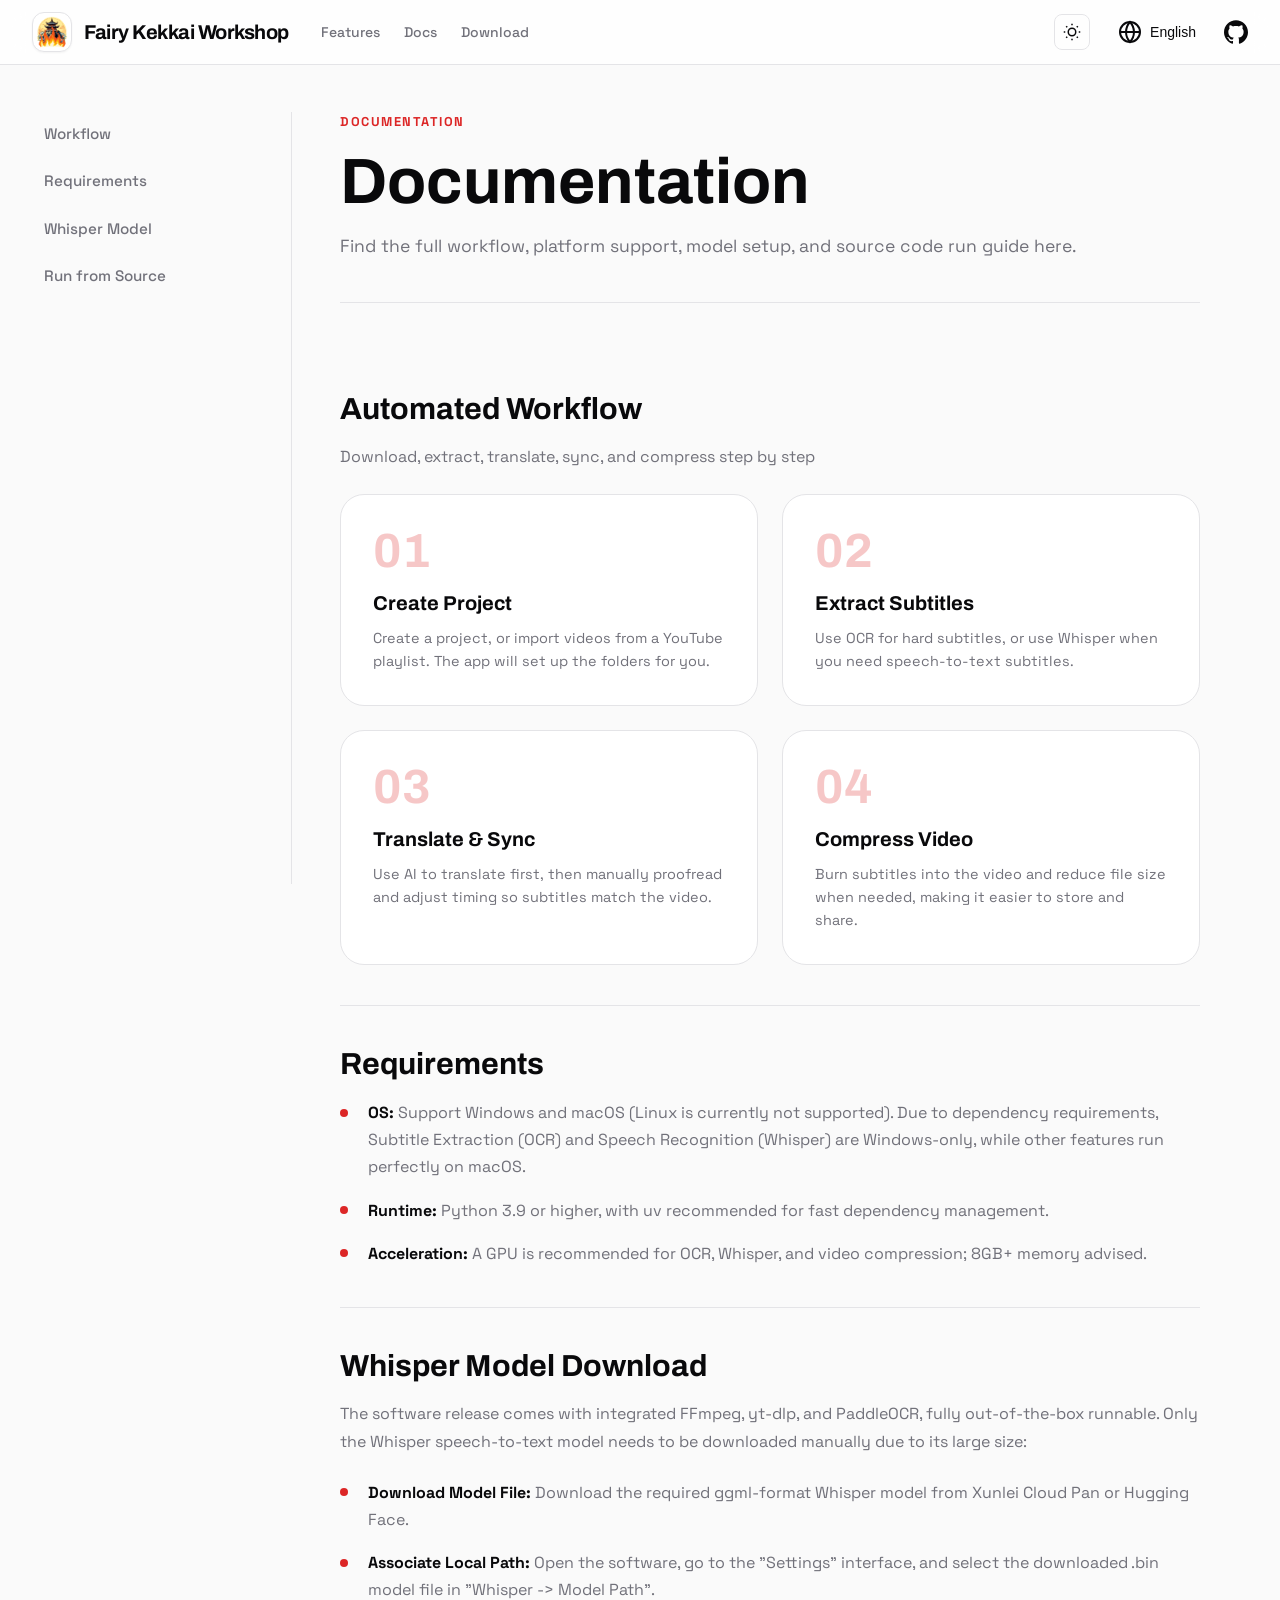
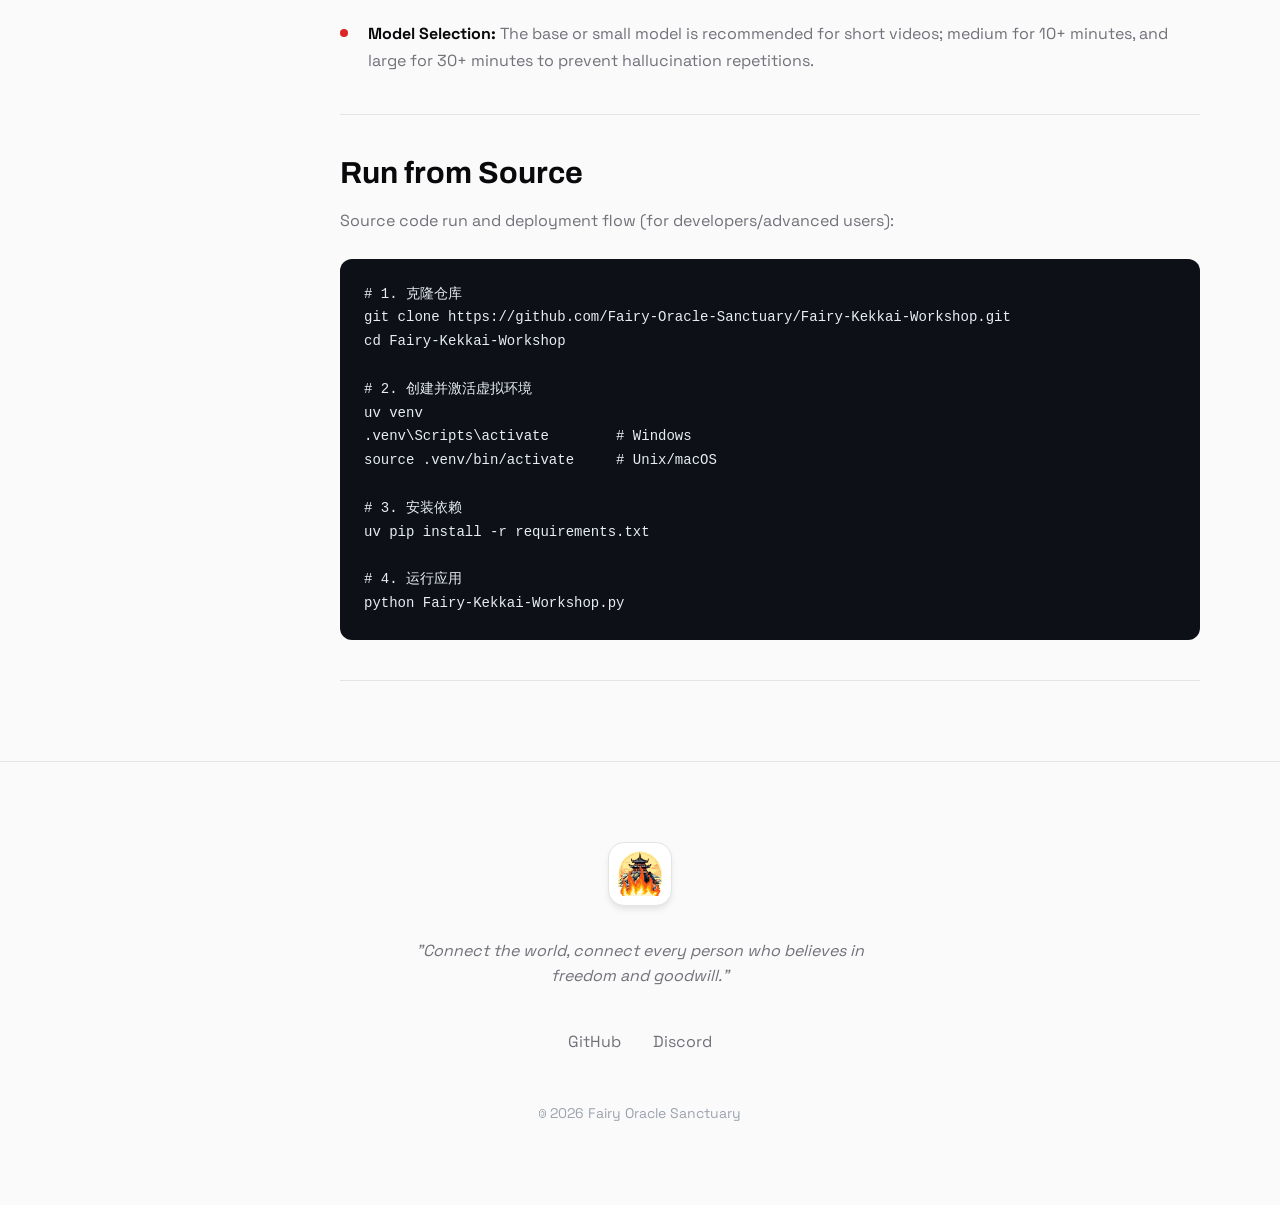
==== docs/docs.html @ 9965019a "style(docs): update color scheme from blue to red and improve UI consistency - Change accent colors " ====
<!DOCTYPE html>
<html lang="zh">
<head>
  <meta charset="UTF-8">
  <meta name="viewport" content="width=device-width, initial-scale=1.0">
  <title>文档 | Fairy Kekkai Workshop</title>
  <meta name="description" content="Fairy Kekkai Workshop 文档：工作流程、系统要求、Whisper 模型下载与源码运行。">
  <link rel="icon" type="image/png" sizes="128x128" href="images/logo.png">
  <link rel="shortcut icon" type="image/png" href="images/logo.png">
  <link rel="preconnect" href="https://fonts.googleapis.com">
  <link rel="preconnect" href="https://fonts.gstatic.com" crossorigin>
  <link href="https://fonts.googleapis.com/css2?family=Archivo:wght@300;400;500;600;700&family=Space+Grotesk:wght@300;400;500;600;700&display=swap" rel="stylesheet">
  <link rel="stylesheet" href="css/style.css">
</head>
<body>
  <main>
    <nav class="navbar">
      <div class="nav-container">
        <a class="nav-brand" href="index.html">
          <div class="nav-logo">
            <img src="images/logo.png" alt="Fairy Kekkai Workshop Logo">
          </div>
          <span class="nav-title"></span>
        </a>
        <button class="nav-toggle" id="navToggle" aria-label="Toggle navigation" aria-expanded="false" aria-controls="navMenu">
          <span></span>
          <span></span>
          <span></span>
        </button>
        <div class="nav-menu" id="navMenu">
          <div class="nav-links">
            <a href="index.html#features" class="nav-link" data-i18n="nav.features">功能特性</a>
            <a href="docs.html" class="nav-link" data-i18n="nav.docs">文档</a>
            <a href="download.html" class="nav-link" data-i18n="nav.download">下载</a>
          </div>
          <div class="nav-actions">
            <button class="theme-toggle" id="themeToggle" aria-label="Toggle theme">
              <svg class="icon sun-icon" viewBox="0 0 24 24" fill="none" stroke="currentColor" stroke-width="2">
                <circle cx="12" cy="12" r="5"/>
                <path d="M12 1v2M12 21v2M4.22 4.22l1.42 1.42M18.36 18.36l1.42 1.42M1 12h2M21 12h2M4.22 19.78l1.42-1.42M18.36 5.64l1.42-1.42"/>
              </svg>
              <svg class="icon moon-icon" viewBox="0 0 24 24" fill="none" stroke="currentColor" stroke-width="2">
                <path d="M21 12.79A9 9 0 1 1 11.21 3 7 7 0 0 0 21 12.79z"/>
              </svg>
            </button>
            <div class="language-switcher">
              <button class="lang-btn" id="langBtn">
                <svg class="icon" viewBox="0 0 24 24" fill="none" stroke="currentColor" stroke-width="2">
                  <circle cx="12" cy="12" r="10"/>
                  <path d="M2 12h20M12 2a15.3 15.3 0 0 1 4 10 15.3 15.3 0 0 1-4 10 15.3 15.3 0 0 1-4-10 15.3 15.3 0 0 1 4-10z"/>
                </svg>
                <span id="currentLang">简体中文</span>
              </button>
              <div class="lang-dropdown" id="langDropdown">
                <button class="lang-option active" data-lang="zh">简体中文</button>
                <button class="lang-option" data-lang="en">English</button>
              </div>
            </div>
            <div class="nav-social">
              <a href="https://github.com/Fairy-Oracle-Sanctuary/Fairy-Kekkai-Workshop" target="_blank" class="nav-link" aria-label="GitHub">
                <svg class="icon" viewBox="0 0 24 24" fill="currentColor">
                  <path d="M12 .297c-6.63 0-12 5.373-12 12 0 5.303 3.438 9.8 8.205 11.385.6.113.82-.258.82-.577 0-.285-.01-1.04-.015-2.04-3.338.724-4.042-1.61-4.042-1.61C4.422 18.07 3.633 17.7 3.633 17.7c-1.087-.744.084-.729.084-.729 1.205.084 1.838 1.236 1.838 1.236 1.07 1.835 2.809 1.305 3.495.998.108-.776.417-1.305.76-1.605-2.665-.3-5.466-1.332-5.466-5.93 0-1.31.465-2.38 1.235-3.22-.135-.303-.54-1.523.105-3.176 0 0 1.005-.322 3.3 1.23.96-.267 1.98-.399 3-.405 1.02.006 2.04.138 3 .405 2.28-1.552 3.285-1.23 3.285-1.23.645 1.653.24 2.873.12 3.176.765.84 1.23 1.91 1.23 3.22 0 4.61-2.805 5.625-5.475 5.92.42.36.81 1.096.81 2.22 0 1.606-.015 2.896-.015 3.286 0 .315.21.69.825.57C20.565 22.092 24 17.592 24 12.297c0-6.627-5.373-12-12-12"/>
                </svg>
              </a>
            </div>
          </div>
        </div>
      </div>
    </nav>

    <div class="docs-shell">
      <aside class="docs-sidebar">
        <nav class="docs-sidebar-nav" aria-label="Docs navigation">
          <a href="#workflow" data-i18n="docs.nav.workflow">工作流程</a>
          <a href="#requirements" data-i18n="docs.nav.requirements">系统要求</a>
          <a href="#model" data-i18n="docs.nav.model">Whisper 模型</a>
          <a href="#source" data-i18n="docs.nav.source">源码运行</a>
        </nav>
      </aside>

      <article class="docs-content">
        <header class="docs-header">
          <p class="docs-kicker" data-i18n="docs.kicker">Documentation</p>
          <h1 data-i18n="docs.title">使用文档</h1>
          <p data-i18n="docs.description">这里整理了完整工作流程、平台支持、模型配置和源码运行方式。</p>
        </header>

        <section class="docs-section" id="workflow">
          <h2 data-i18n="workflow.title">自动化工作流</h2>
          <p data-i18n="workflow.subtitle">按顺序完成下载、提取、翻译、对轴和压制</p>
          <div class="workflow-grid docs-workflow-grid">
            <div class="workflow-card">
              <div class="workflow-num">01</div>
              <h4 class="workflow-step-title" data-i18n="workflow.step1.title">创建项目</h4>
              <p class="workflow-step-desc" data-i18n="workflow.step1.desc">新建项目，或者从 YouTube 播放列表导入视频，软件会自动建好文件夹。</p>
            </div>
            <div class="workflow-card">
              <div class="workflow-num">02</div>
              <h4 class="workflow-step-title" data-i18n="workflow.step2.title">提取字幕</h4>
              <p class="workflow-step-desc" data-i18n="workflow.step2.desc">有硬字幕就用 OCR 提取，需要听写就用 Whisper 转字幕。</p>
            </div>
            <div class="workflow-card">
              <div class="workflow-num">03</div>
              <h4 class="workflow-step-title" data-i18n="workflow.step3.title">翻译与对轴</h4>
              <p class="workflow-step-desc" data-i18n="workflow.step3.desc">用 AI 先翻译字幕，再手动校对、改时间轴，让字幕和画面重新对上。</p>
            </div>
            <div class="workflow-card">
              <div class="workflow-num">04</div>
              <h4 class="workflow-step-title" data-i18n="workflow.step4.title">压制视频</h4>
              <p class="workflow-step-desc" data-i18n="workflow.step4.desc">把字幕嵌进视频，并按需要压小体积，方便保存和分享。</p>
            </div>
          </div>
        </section>

        <section class="docs-section" id="requirements">
          <h2 data-i18n="docs.requirements.title">系统要求</h2>
          <ul class="guide-list">
            <li data-i18n="guide.sys.os"><strong>操作系统：</strong>支持 Windows 与 macOS（暂不支持 Linux）。由于组件依赖，字幕提取 (OCR) 与语音识别 (Whisper) 仅支持 Windows 平台，其余功能在 macOS 上均可正常使用。</li>
            <li data-i18n="guide.sys.python"><strong>运行环境：</strong>Python 3.9 及以上版本，推荐使用 uv 进行极速依赖管理。</li>
            <li data-i18n="guide.sys.gpu"><strong>硬件加速：</strong>推荐配备 GPU，用于 OCR、Whisper 与视频压制加速；建议内存 8GB 以上。</li>
          </ul>
        </section>

        <section class="docs-section" id="model">
          <h2 data-i18n="docs.model.title">Whisper 模型下载</h2>
          <p class="guide-intro" data-i18n="guide.prep.intro">软件发布包已内置集成 FFmpeg、yt-dlp 与 PaddleOCR，开箱即用。唯独 Whisper 语音转文字模型由于文件体积较大，需要您手动下载并关联：</p>
          <ul class="guide-list">
            <li data-i18n="guide.prep.download"><strong>下载模型文件：</strong>前往迅雷网盘或 Hugging Face 下载所需的 ggml 格式 Whisper 模型。</li>
            <li data-i18n="guide.prep.config"><strong>关联本地路径：</strong>打开软件进入「设置」界面，在「Whisper -> 模型路径」中选中您下载的 .bin 模型文件。</li>
            <li data-i18n="guide.prep.tips"><strong>模型选择建议：</strong>短视频推荐使用 base 或 small 模型；10分钟以上推荐 medium，30分钟以上推荐 large 以防幻觉重复。</li>
          </ul>
        </section>

        <section class="docs-section" id="source">
          <h2 data-i18n="docs.source.title">源码运行</h2>
          <p class="guide-intro" data-i18n="guide.run.intro">源码运行与部署流程（开发者/高级用户）：</p>
          <pre class="code-block"><code># 1. 克隆仓库
git clone https://github.com/Fairy-Oracle-Sanctuary/Fairy-Kekkai-Workshop.git
cd Fairy-Kekkai-Workshop

# 2. 创建并激活虚拟环境
uv venv
.venv\Scripts\activate        # Windows
source .venv/bin/activate     # Unix/macOS

# 3. 安装依赖
uv pip install -r requirements.txt

# 4. 运行应用
python Fairy-Kekkai-Workshop.py</code></pre>
        </section>
      </article>
    </div>

    <footer class="footer">
      <div class="footer-content">
        <div class="footer-logo">
          <img src="images/logo.png" alt="Fairy Kekkai Workshop Logo">
        </div>
        <p class="footer-quote" data-i18n="footer.quote">“连接世界，连接每一个相信自由与善意的人。”</p>
        <div class="footer-links">
          <a href="https://github.com/Fairy-Oracle-Sanctuary/Fairy-Kekkai-Workshop" target="_blank" data-i18n="footer.github">GitHub</a>
          <a href="https://discord.gg/TfuNYPsjmQ" target="_blank" data-i18n="footer.discord">Discord</a>
        </div>
        <p class="footer-copyright" id="copyright">🄯 2026 天机阁 Fairy Oracle Sanctuary</p>
      </div>
    </footer>

    <button class="back-to-top" id="backToTop" aria-label="Back to top">
      <svg viewBox="0 0 24 24" fill="none" stroke="currentColor" stroke-width="2">
        <polyline points="18 15 12 9 6 15"/>
      </svg>
    </button>
  </main>

  <script src="js/main.js"></script>
</body>
</html>
---- docs/css/style.css ----
/* CSS Variables */
:root {
  --background: #FAFAFA;
  --foreground: #09090B;
  --secondary: #71717A;
  --accent: #DC2626;
  --accent-hover: #B91C1C;
  --border: #E4E4E7;
  --white: #FFFFFF;
  --font-body: 'Space Grotesk', sans-serif;
  --font-heading: 'Archivo', sans-serif;
}

/* Dark Mode */
[data-theme="dark"] {
  --background: #09090B;
  --foreground: #FAFAFA;
  --secondary: #A1A1AA;
  --accent: #EF4444;
  --accent-hover: #F87171;
  --border: #27272A;
  --white: #18181B;
}

/* Reset & Base */
*, *::before, *::after {
  box-sizing: border-box;
  margin: 0;
  padding: 0;
}

html {
  scroll-behavior: smooth;
  overflow-x: hidden;
}

body {
  font-family: var(--font-body);
  background-color: var(--background);
  color: var(--foreground);
  line-height: 1.6;
  -webkit-font-smoothing: antialiased;
  -moz-osx-font-smoothing: grayscale;
  overflow-x: hidden;
  width: 100%;
}

h1, h2, h3, h4, h5, h6 {
  font-family: var(--font-heading);
  font-weight: 700;
  line-height: 1.2;
}

a {
  color: inherit;
  text-decoration: none;
}

img {
  max-width: 100%;
  height: auto;
}

/* Utility Classes */
.accent {
  color: var(--accent);
}

.underline {
  text-decoration: underline;
  text-decoration-thickness: 4px;
  text-underline-offset: 8px;
}

.section-container {
  max-width: 1280px;
  margin: 0 auto;
  padding: 0 1rem;
}

@media (min-width: 640px) {
  .section-container {
    padding: 0 1.5rem;
  }
}

@media (min-width: 1024px) {
  .section-container {
    padding: 0 2rem;
  }
}

/* Navigation */
.navbar {
  position: fixed;
  top: 0;
  left: 0;
  right: 0;
  z-index: 50;
  background: rgba(255, 255, 255, 0.8);
  backdrop-filter: blur(12px);
  border-bottom: 1px solid var(--border);
}

[data-theme="dark"] .navbar {
  background: rgba(9, 9, 11, 0.8);
}

.nav-container {
  max-width: 1280px;
  margin: 0 auto;
  padding: 0 1rem;
  height: 64px;
  display: flex;
  align-items: center;
  justify-content: space-between;
}

.nav-toggle {
  display: flex;
  flex-direction: column;
  justify-content: center;
  gap: 6px;
  width: 40px;
  height: 40px;
  margin-left: auto;
  border-radius: 10px;
  border: 1px solid var(--border);
  background: transparent;
  cursor: pointer;
  transition: background-color 0.2s ease, border-color 0.2s ease;
}

.nav-toggle span {
  display: block;
  width: 20px;
  height: 2px;
  margin: 0 auto;
  background: var(--foreground);
  transition: transform 0.2s ease, opacity 0.2s ease, background-color 0.2s ease;
}

.nav-toggle:hover {
  background: rgba(128, 128, 128, 0.12);
}

.nav-toggle.open span:nth-child(1) {
  transform: translateY(8px) rotate(45deg);
}

.nav-toggle.open span:nth-child(2) {
  opacity: 0;
}

.nav-toggle.open span:nth-child(3) {
  transform: translateY(-8px) rotate(-45deg);
}

@media (min-width: 640px) {
  .nav-container {
    padding: 0 1.5rem;
  }
}

@media (min-width: 1024px) {
  .nav-container {
    padding: 0 2rem;
  }
}

.nav-brand {
  display: flex;
  align-items: center;
  gap: 0.75rem;
  color: inherit;
  text-decoration: none;
}

.nav-logo {
  width: 40px;
  height: 40px;
  border-radius: 12px;
  border: 1px solid var(--border);
  box-shadow: 0 1px 2px rgba(0, 0, 0, 0.05);
  background: var(--white);
  display: flex;
  align-items: center;
  justify-content: center;
  flex-shrink: 0;
}

.nav-logo img {
  width: 36px;
  height: 36px;
  object-fit: contain;
  padding: 2px;
}

.nav-title {
  font-family: var(--font-heading);
  font-weight: 700;
  font-size: 1.25rem;
  letter-spacing: -0.025em;
}

.nav-title::after {
  content: "Fairy Kekkai Workshop";
}

@media (max-width: 640px) {
  .nav-title::after {
    content: "FKW";
  }
}

.nav-menu {
  display: none;
}

.nav-links {
  display: none;
  align-items: center;
  gap: 1.5rem;
}

.nav-actions {
  display: none;
}

.navbar.nav-open .nav-menu {
  position: fixed;
  top: 64px;
  left: 0;
  right: 0;
  display: flex;
  flex-direction: column;
  gap: 1.5rem;
  padding: 1.5rem 1.25rem 2.5rem;
  background: var(--background);
  border-bottom: 1px solid var(--border);
  box-shadow: 0 24px 48px rgba(15, 23, 42, 0.12);
  z-index: 40;
}

.navbar.nav-open .nav-links {
  display: flex;
  flex-direction: column;
  gap: 1.25rem;
  align-items: flex-start;
}

.navbar.nav-open .nav-links .nav-link {
  font-size: 1.05rem;
  font-weight: 600;
  color: var(--foreground);
}

.navbar.nav-open .nav-actions {
  display: flex;
  flex-direction: column;
  align-items: stretch;
  gap: 1rem;
}

.nav-social {
  display: flex;
  align-items: center;
  gap: 0.75rem;
}

.navbar.nav-open .theme-toggle,
.navbar.nav-open .lang-btn {
  width: 100%;
}

.navbar.nav-open .language-switcher {
  width: 100%;
}

.navbar.nav-open .nav-actions .nav-link {
  font-size: 1rem;
  justify-content: flex-start;
  gap: 0.5rem;
}

.navbar.nav-open .nav-social .nav-link {
  justify-content: center;
  flex: 1;
  min-height: 40px;
  border: 1px solid var(--border);
  border-radius: 10px;
}

.navbar.nav-open .nav-actions .nav-link .icon {
  width: 22px;
  height: 22px;
}

.navbar.nav-open .lang-dropdown {
  width: 100%;
}

.nav-links .nav-link {
  font-size: 0.875rem;
  font-weight: 500;
  color: var(--secondary);
  transition: color 0.2s;
}

.nav-links .nav-link:hover {
  color: var(--foreground);
}

.theme-toggle {
  display: flex;
  align-items: center;
  justify-content: center;
  width: 36px;
  height: 36px;
  border-radius: 8px;
  border: 1px solid var(--border);
  background: transparent;
  cursor: pointer;
  transition: all 0.2s;
  color: var(--foreground);
}

.theme-toggle:hover {
  background: var(--border);
}

.theme-toggle .icon {
  width: 18px;
  height: 18px;
  color: var(--foreground);
}

.theme-toggle .moon-icon {
  display: none;
}

[data-theme="dark"] .theme-toggle .sun-icon {
  display: none;
}

[data-theme="dark"] .theme-toggle .moon-icon {
  display: block;
}

.nav-link {
  display: flex;
  align-items: center;
  transition: color 0.2s;
}

.nav-link:hover {
  color: var(--accent);
}

.icon {
  width: 24px;
  height: 24px;
}

@media (min-width: 768px) {
  .nav-toggle {
    display: none;
  }

  .nav-menu {
    position: static;
    display: flex;
    align-items: center;
    justify-content: space-between;
    gap: 2rem;
    flex: 1;
    padding: 0;
    background: transparent;
    border: none;
    box-shadow: none;
    margin-left: 2rem;
  }

  .nav-links {
    display: flex;
  }

  .nav-actions {
    display: flex;
    align-items: center;
    gap: 1rem;
  }

  .nav-social {
    gap: 1rem;
  }

  .nav-social .nav-link {
    border: none;
    min-height: auto;
  }
}

/* Language Switcher */
.language-switcher {
  position: relative;
}

.lang-btn {
  display: flex;
  align-items: center;
  gap: 0.5rem;
  padding: 0.5rem 0.75rem;
  border-radius: 8px;
  border: none;
  background: transparent;
  cursor: pointer;
  font-size: 0.875rem;
  font-weight: 500;
  color: var(--foreground);
  transition: background-color 0.2s;
}

.lang-btn:hover {
  background: rgba(128, 128, 128, 0.15);
}

.lang-btn .icon {
  color: var(--foreground);
}

.lang-dropdown {
  position: absolute;
  right: 0;
  top: 100%;
  margin-top: 0.5rem;
  width: 160px;
  max-height: 320px;
  overflow-y: auto;
  background: var(--white);
  border: 1px solid var(--border);
  border-radius: 8px;
  box-shadow: 0 10px 15px -3px rgba(0, 0, 0, 0.1), 0 4px 6px -2px rgba(0, 0, 0, 0.05);
  z-index: 50;
  display: none;
}

[data-theme="dark"] .lang-dropdown {
  box-shadow: 0 10px 15px -3px rgba(0, 0, 0, 0.3), 0 4px 6px -2px rgba(0, 0, 0, 0.2);
}

.lang-dropdown.show {
  display: block;
}

.lang-option {
  display: block;
  width: 100%;
  padding: 0.5rem 1rem;
  text-align: left;
  border: none;
  background: transparent;
  font-size: 0.875rem;
  cursor: pointer;
  color: var(--foreground);
  transition: background-color 0.2s;
}

.lang-option:hover {
  background: rgba(128, 128, 128, 0.15);
}

.lang-option.active {
  font-weight: 700;
  color: var(--accent);
}

/* Hero Section */
.hero {
  position: relative;
  min-height: 100vh;
  display: flex;
  align-items: center;
  padding-top: 4rem;
  background-image: url('https://res.cloudinary.com/do6rggmy6/image/upload/v1781682601/hero_image_dllmki.png');
  background-size: cover;
  background-position: center;
  background-repeat: no-repeat;
  overflow: hidden;
}

[data-theme="dark"] .hero {
  background-image: url('https://res.cloudinary.com/do6rggmy6/image/upload/v1781682602/hero_image_dark_urrouh.png');
}

.particles-container {
  position: absolute;
  top: 0;
  left: 0;
  width: 100%;
  height: 100%;
  z-index: 1;
  pointer-events: none;
}

.particle {
  position: absolute;
  background: var(--accent);
  border-radius: 50%;
  opacity: 0.3;
  pointer-events: none;
  animation: float-particle var(--duration) linear infinite;
}

@keyframes float-particle {
  0% {
    transform: translateY(100vh) translateX(0);
    opacity: 0;
  }
  10% {
    opacity: 0.3;
  }
  90% {
    opacity: 0.3;
  }
  100% {
    transform: translateY(-10vh) translateX(var(--drift));
    opacity: 0;
  }
}

.hero::before {
  content: '';
  position: absolute;
  top: 0;
  left: 0;
  right: 0;
  bottom: 0;
  background: linear-gradient(to bottom, rgba(250, 250, 250, 0.5), rgba(250, 250, 250, 0.95));
  z-index: 1;
}

[data-theme="dark"] .hero::before {
  background: linear-gradient(to bottom, rgba(9, 9, 11, 0.3), rgba(9, 9, 11, 0.95));
}

.hero-container {
  position: relative;
  z-index: 2;
  max-width: 1280px;
  width: 100%;
  margin: 0 auto;
  padding: 0 2rem;
  display: flex;
  align-items: center;
  justify-content: space-between;
  gap: 4rem;
}

.hero-content {
  flex: 1.5;
  max-width: 52rem;
  animation: fadeInUp 0.5s ease-out;
}

.hero-badge {
  display: inline-block;
  padding: 0.375rem 1rem;
  margin-bottom: 1.5rem;
  border-radius: 9999px;
  background: rgba(37, 99, 235, 0.1);
  color: var(--accent);
  font-size: 0.8rem;
  font-weight: 600;
  letter-spacing: 0.02em;
}

.hero-showcase {
  flex: 1;
  display: flex;
  justify-content: center;
  align-items: center;
  animation: fadeInRight 0.8s ease-out;
}

.showcase-img {
  max-width: 100%;
  border-radius: 5px;
  border: 1px solid var(--border);
  box-shadow: 0 20px 50px rgba(0, 0, 0, 0.18);
}

.showcase-img-light {
  display: block;
}

.showcase-img-dark {
  display: none;
}

[data-theme="dark"] .showcase-img-light {
  display: none;
}

[data-theme="dark"] .showcase-img-dark {
  display: block;
}

@keyframes fadeInRight {
  from {
    opacity: 0;
    transform: translateX(40px);
  }
  to {
    opacity: 1;
    transform: translateX(0);
  }
}

@media (max-width: 1024px) {
  .hero-container {
    flex-direction: column;
    text-align: center;
    gap: 2.5rem;
  }

  .hero-content {
    margin-left: 0;
  }

  .hero-actions {
    justify-content: center;
  }

  .hero-showcase {
    width: 100%;
  }
}

@keyframes fadeInUp {
  from {
    opacity: 0;
    transform: translateY(20px);
  }
  to {
    opacity: 1;
    transform: translateY(0);
  }
}

.hero-title {
  font-size: 3rem;
  font-weight: 700;
  line-height: 1.1;
  margin-bottom: 2rem;
}

@media (min-width: 640px) {
  .hero-title {
    font-size: 4rem;
  }
}

.hero-description {
  font-size: 1.25rem;
  color: var(--secondary);
  line-height: 1.75;
  margin-bottom: 2.5rem;
  max-width: 42rem;
}

@media (max-width: 1024px) {
  .hero-description {
    margin-left: auto;
    margin-right: auto;
  }
}

.hero-actions {
  display: flex;
  flex-wrap: wrap;
  gap: 1rem;
}

/* Buttons */
.btn {
  display: inline-flex;
  align-items: center;
  gap: 0.5rem;
  padding: 1rem 2rem;
  border-radius: 9999px;
  font-weight: 700;
  font-family: var(--font-body);
  cursor: pointer;
  transition: all 0.2s;
}

.btn .icon {
  width: 20px;
  height: 20px;
}

.btn-primary {
  background: var(--accent);
  color: var(--white);
  border: 2px solid var(--accent);
}

.btn-primary:hover {
  background: var(--accent-hover);
  border-color: var(--accent-hover);
  box-shadow: 0 10px 15px -3px rgba(37, 99, 235, 0.3);
}

.btn-primary:hover .icon {
  transform: translateY(2px);
}

.btn-secondary {
  border: 2px solid var(--foreground);
  background: transparent;
  color: var(--foreground);
}

.btn-secondary:hover {
  background: rgba(9, 9, 11, 0.05);
  box-shadow: 0 4px 6px -1px rgba(0, 0, 0, 0.1);
}

[data-theme="dark"] .btn-secondary:hover {
  background: rgba(255, 255, 255, 0.05);
}

.btn-large {
  padding: 1.125rem 2.5rem;
  font-size: 1.05rem;
}

/* Section Header */
.section-header {
  text-align: center;
  margin-bottom: 3.5rem;
}

.section-title {
  font-size: 2.25rem;
  font-weight: 700;
  margin-bottom: 0.75rem;
}

.section-subtitle {
  color: var(--secondary);
  font-size: 1.05rem;
}

/* Features Section */
.features {
  padding: 6rem 0;
  background: var(--white);
  border-top: 1px solid var(--border);
  border-bottom: 1px solid var(--border);
}

.features-grid {
  display: grid;
  grid-template-columns: 1fr;
  gap: 1.5rem;
}

@media (min-width: 640px) {
  .features-grid {
    grid-template-columns: repeat(2, 1fr);
  }
}

@media (min-width: 1024px) {
  .features-grid {
    grid-template-columns: repeat(3, 1fr);
  }
}

.feature-card {
  display: flex;
  flex-direction: column;
  gap: 1rem;
  padding: 2rem;
  background: var(--background);
  border: 1px solid var(--border);
  border-radius: 24px;
  transition: all 0.3s;
}

.feature-card:hover {
  border-color: var(--accent);
  transform: translateY(-4px);
  box-shadow: 0 25px 50px -12px rgba(37, 99, 235, 0.1);
}

.feature-icon {
  width: 48px;
  height: 48px;
  border-radius: 16px;
  display: flex;
  align-items: center;
  justify-content: center;
}

.feature-icon svg {
  width: 24px;
  height: 24px;
}

.feature-icon.blue {
  background: rgba(37, 99, 235, 0.1);
  color: var(--accent);
}

.feature-icon.red {
  background: rgba(239, 68, 68, 0.1);
  color: #DC2626;
}

.feature-icon.purple {
  background: rgba(168, 85, 247, 0.1);
  color: #9333EA;
}

.feature-icon.green {
  background: rgba(34, 197, 94, 0.1);
  color: #16A34A;
}

.feature-title {
  font-size: 1.35rem;
  font-weight: 700;
}

.feature-description {
  color: var(--secondary);
  font-size: 0.95rem;
  line-height: 1.65;
}

/* Workflow Section */
.workflow {
  padding: 8rem 0 6rem;
}

.workflow-grid {
  display: grid;
  grid-template-columns: 1fr;
  gap: 1.5rem;
}

@media (min-width: 640px) {
  .workflow-grid {
    grid-template-columns: repeat(2, 1fr);
  }
}

@media (min-width: 1024px) {
  .workflow-grid {
    grid-template-columns: repeat(4, 1fr);
  }
}

.workflow-card {
  position: relative;
  padding: 2rem;
  background: var(--white);
  border: 1px solid var(--border);
  border-radius: 24px;
  transition: all 0.3s;
  overflow: hidden;
}

.workflow-card:hover {
  border-color: var(--accent);
  box-shadow: 0 25px 50px -12px rgba(37, 99, 235, 0.08);
}

.workflow-num {
  font-family: var(--font-heading);
  font-size: 3rem;
  font-weight: 700;
  line-height: 1;
  color: var(--accent);
  opacity: 0.25;
  margin-bottom: 1rem;
}

.workflow-step-title {
  font-size: 1.25rem;
  font-weight: 700;
  margin-bottom: 0.75rem;
}

.workflow-step-desc {
  color: var(--secondary);
  font-size: 0.9rem;
  line-height: 1.6;
}

/* Guide Section */
.guide {
  padding: 8rem 0 6rem;
  background: var(--white);
  border-top: 1px solid var(--border);
  border-bottom: 1px solid var(--border);
}

.guide-container {
  max-width: 860px;
  margin: 0 auto;
}

.tab-buttons {
  display: flex;
  justify-content: center;
  flex-wrap: wrap;
  gap: 0.5rem;
  margin-bottom: 2rem;
}

.tab-btn {
  padding: 0.625rem 1.5rem;
  border-radius: 9999px;
  border: 1px solid var(--border);
  background: var(--background);
  color: var(--secondary);
  font-family: var(--font-body);
  font-size: 0.95rem;
  font-weight: 600;
  cursor: pointer;
  transition: all 0.2s;
}

.tab-btn:hover {
  color: var(--foreground);
  border-color: var(--accent);
}

.tab-btn.active {
  background: var(--accent);
  color: var(--white);
  border-color: var(--accent);
}

.tab-panel {
  display: none;
  background: var(--background);
  border: 1px solid var(--border);
  border-radius: 20px;
  padding: 2rem;
  animation: fadeInUp 0.35s ease-out;
}

.tab-panel.active {
  display: block;
}

.guide-intro {
  color: var(--secondary);
  margin-bottom: 1.25rem;
}

.guide-list {
  list-style: none;
  display: flex;
  flex-direction: column;
  gap: 1rem;
}

.guide-list li {
  position: relative;
  padding-left: 1.75rem;
  color: var(--secondary);
  line-height: 1.7;
}

.guide-list li::before {
  content: '';
  position: absolute;
  left: 0;
  top: 0.6rem;
  width: 8px;
  height: 8px;
  border-radius: 50%;
  background: var(--accent);
}

.guide-list li strong {
  color: var(--foreground);
}

.code-block {
  background: #0D1117;
  color: #E6EDF3;
  border-radius: 12px;
  padding: 1.5rem;
  overflow-x: auto;
  font-family: 'SF Mono', 'Consolas', 'Monaco', monospace;
  font-size: 0.875rem;
  line-height: 1.7;
}

.code-block code {
  white-space: pre;
}

/* Docs Page */
.docs-shell {
  display: grid;
  grid-template-columns: 260px minmax(0, 1fr);
  gap: 3rem;
  max-width: 1280px;
  margin: 0 auto;
  padding: 7rem 2rem 5rem;
}

.docs-sidebar {
  position: sticky;
  top: 6rem;
  align-self: start;
  height: calc(100vh - 8rem);
  border-right: 1px solid var(--border);
}

.docs-sidebar-nav {
  display: flex;
  flex-direction: column;
  gap: 0.25rem;
  padding-right: 1.5rem;
}

.docs-sidebar-nav a {
  color: var(--secondary);
  text-decoration: none;
  font-size: 0.95rem;
  font-weight: 500;
  padding: 0.6rem 0.75rem;
  border-radius: 10px;
  transition: all 0.2s ease;
}

.docs-sidebar-nav a:hover {
  color: var(--accent);
  background: rgba(37, 99, 235, 0.08);
}

.docs-content {
  max-width: 860px;
  min-width: 0;
}

.docs-header {
  padding-bottom: 2.5rem;
  border-bottom: 1px solid var(--border);
  margin-bottom: 3rem;
}

.docs-kicker {
  color: var(--accent);
  font-size: 0.8rem;
  font-weight: 700;
  letter-spacing: 0.12em;
  text-transform: uppercase;
  margin-bottom: 1rem;
}

.docs-header h1 {
  font-size: clamp(2.5rem, 5vw, 4rem);
  line-height: 1.05;
  margin-bottom: 1rem;
}

.docs-header p:last-child {
  color: var(--secondary);
  font-size: 1.1rem;
  line-height: 1.7;
}

.docs-section {
  scroll-margin-top: 6rem;
  padding: 2.5rem 0;
  border-bottom: 1px solid var(--border);
}

.docs-section h2 {
  font-size: 1.9rem;
  margin-bottom: 1rem;
}

.docs-section > p {
  color: var(--secondary);
  line-height: 1.7;
  margin-bottom: 1.5rem;
}

.docs-workflow-grid {
  grid-template-columns: 1fr;
}

@media (min-width: 900px) {
  .docs-workflow-grid {
    grid-template-columns: repeat(2, 1fr);
  }
}

@media (max-width: 900px) {
  .docs-shell {
    grid-template-columns: 1fr;
    padding: 6rem 1.5rem 4rem;
  }

  .docs-sidebar {
    position: static;
    height: auto;
    border-right: none;
    border-bottom: 1px solid var(--border);
    padding-bottom: 1rem;
  }

  .docs-sidebar-nav {
    flex-direction: row;
    overflow-x: auto;
    padding-right: 0;
  }

  .docs-sidebar-nav a {
    white-space: nowrap;
  }
}

/* Download Section */
.download {
  padding: 7rem 1rem;
}

.download.standalone-page {
  padding-top: 9rem;
}

.download-container {
  max-width: 960px;
  margin: 0 auto;
  text-align: center;
}

.download-title {
  font-size: 2.5rem;
  font-weight: 700;
  margin-bottom: 1rem;
}

.download-desc {
  color: var(--secondary);
  font-size: 1.1rem;
  margin-bottom: 3rem;
}

.download-grid {
  display: grid;
  grid-template-columns: 1fr;
  gap: 1.5rem;
}

@media (min-width: 768px) {
  .download-grid {
    grid-template-columns: repeat(2, 1fr);
  }
}

.download-card {
  display: flex;
  flex-direction: column;
  align-items: center;
  justify-content: space-between;
  gap: 1.75rem;
  padding: 2.5rem;
  background: var(--white);
  border: 1px solid var(--border);
  border-radius: 24px;
  box-shadow: 0 25px 50px -12px rgba(0, 0, 0, 0.08);
}

.download-platform {
  display: flex;
  align-items: center;
  gap: 1rem;
  text-align: left;
}

.platform-icon {
  width: 48px;
  height: 48px;
  color: var(--accent);
  flex-shrink: 0;
}

.platform-name {
  font-size: 1.5rem;
  font-weight: 700;
}

.platform-detail {
  color: var(--secondary);
  font-size: 0.9rem;
}

/* Footer */
.footer {
  padding: 5rem 1rem;
  border-top: 1px solid var(--border);
}

.footer-content {
  max-width: 1280px;
  margin: 0 auto;
  text-align: center;
}

.footer-logo {
  width: 64px;
  height: 64px;
  margin: 0 auto 2rem;
  border-radius: 16px;
  border: 1px solid var(--border);
  box-shadow: 0 4px 6px -1px rgba(0, 0, 0, 0.1);
  background: var(--white);
  display: flex;
  align-items: center;
  justify-content: center;
}

.footer-logo img {
  width: 56px;
  height: 56px;
  object-fit: contain;
  padding: 4px;
}

.footer-quote {
  color: var(--secondary);
  font-style: italic;
  max-width: 28rem;
  margin: 0 auto 2.5rem;
}

.footer-links {
  display: flex;
  justify-content: center;
  gap: 2rem;
  margin-bottom: 3rem;
}

.footer-links a {
  color: var(--secondary);
  transition: color 0.2s;
}

.footer-links a:hover {
  color: var(--accent);
}

.footer-copyright {
  font-size: 0.875rem;
  color: #9CA3AF;
}

/* Back to Top Button */
.back-to-top {
  position: fixed;
  bottom: 2rem;
  right: 2rem;
  width: 48px;
  height: 48px;
  border-radius: 50%;
  border: 1px solid var(--border);
  background: var(--white);
  color: var(--foreground);
  cursor: pointer;
  display: flex;
  align-items: center;
  justify-content: center;
  opacity: 0;
  visibility: hidden;
  transition: all 0.3s;
  z-index: 40;
  box-shadow: 0 4px 12px rgba(0, 0, 0, 0.1);
}

.back-to-top:hover {
  background: var(--accent);
  color: white;
  border-color: var(--accent);
  transform: translateY(-2px);
}

.back-to-top.show {
  opacity: 1;
  visibility: visible;
}

.back-to-top svg {
  width: 24px;
  height: 24px;
}

@media (max-width: 640px) {
  .back-to-top {
    bottom: 1.5rem;
    right: 1.5rem;
    width: 40px;
    height: 40px;
  }

  .back-to-top svg {
    width: 20px;
    height: 20px;
  }

  .section-title {
    font-size: 1.875rem;
  }

  .download-title {
    font-size: 2rem;
  }
}
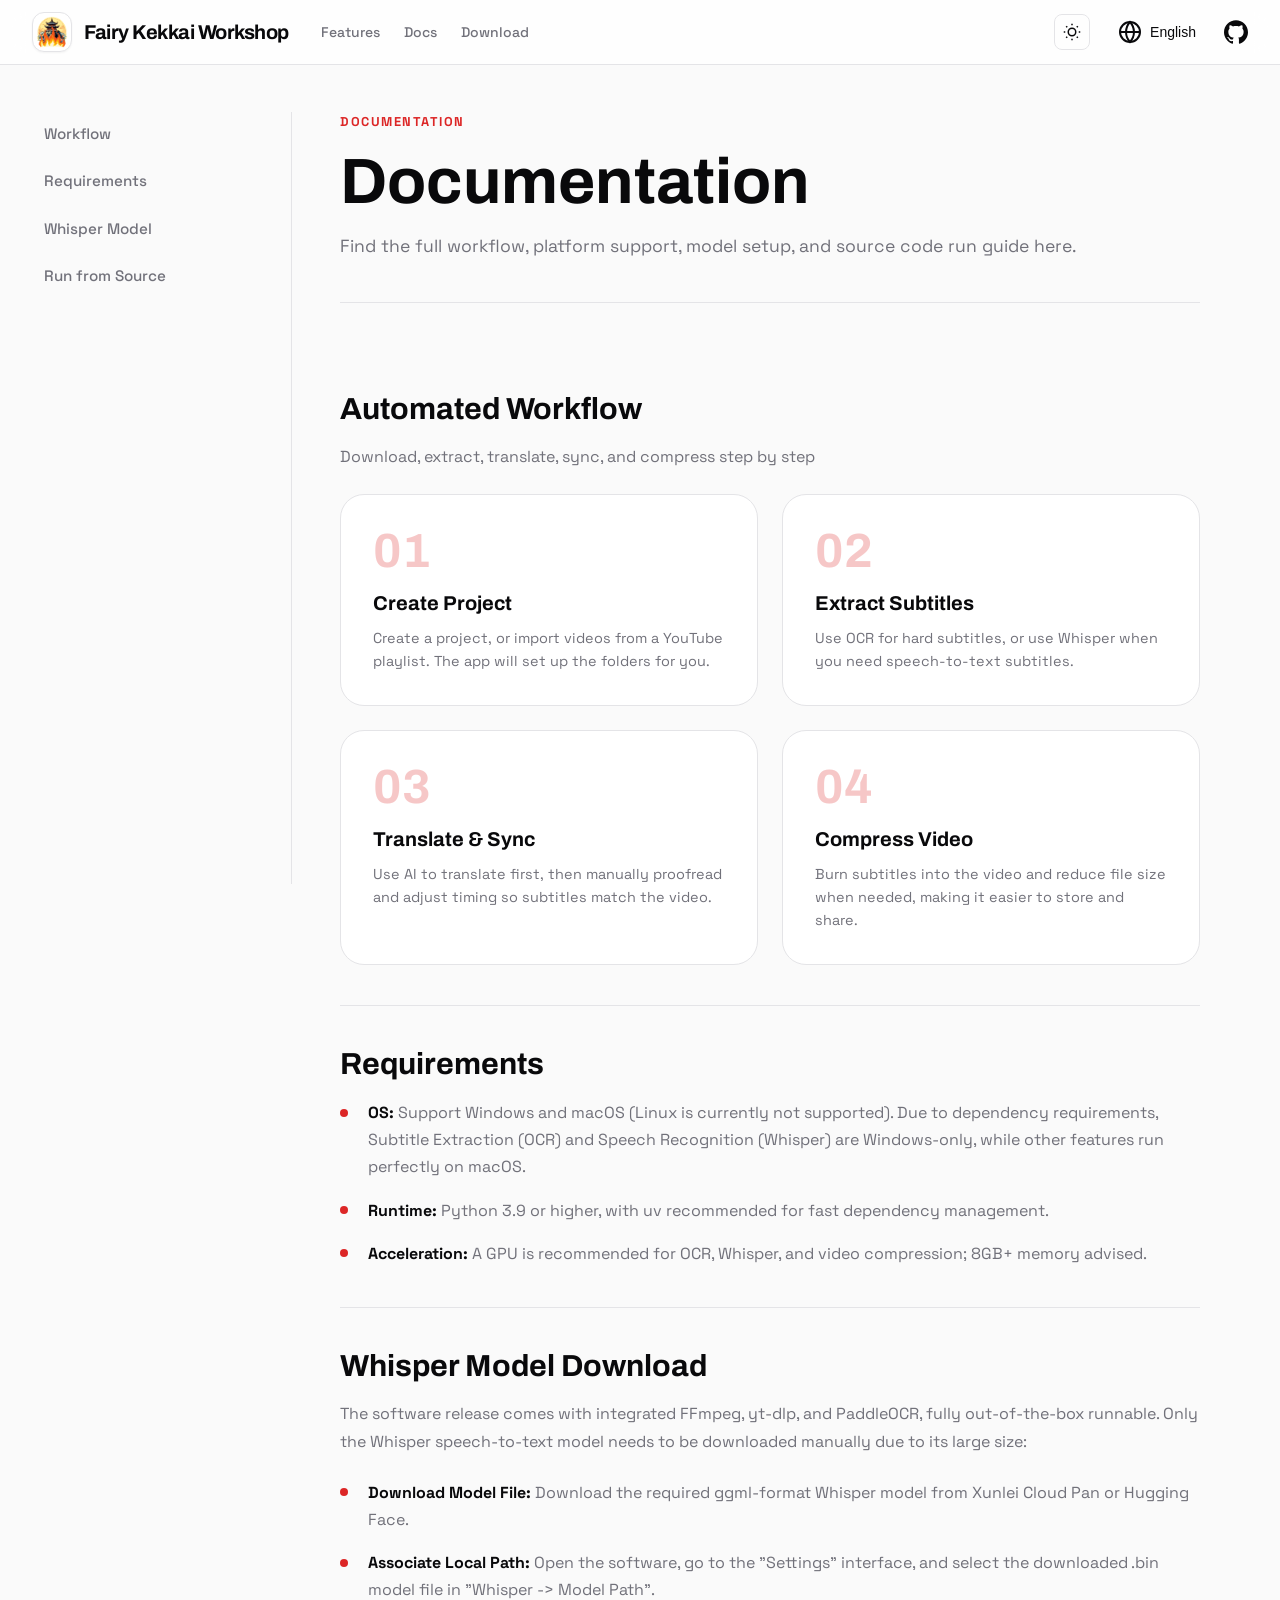
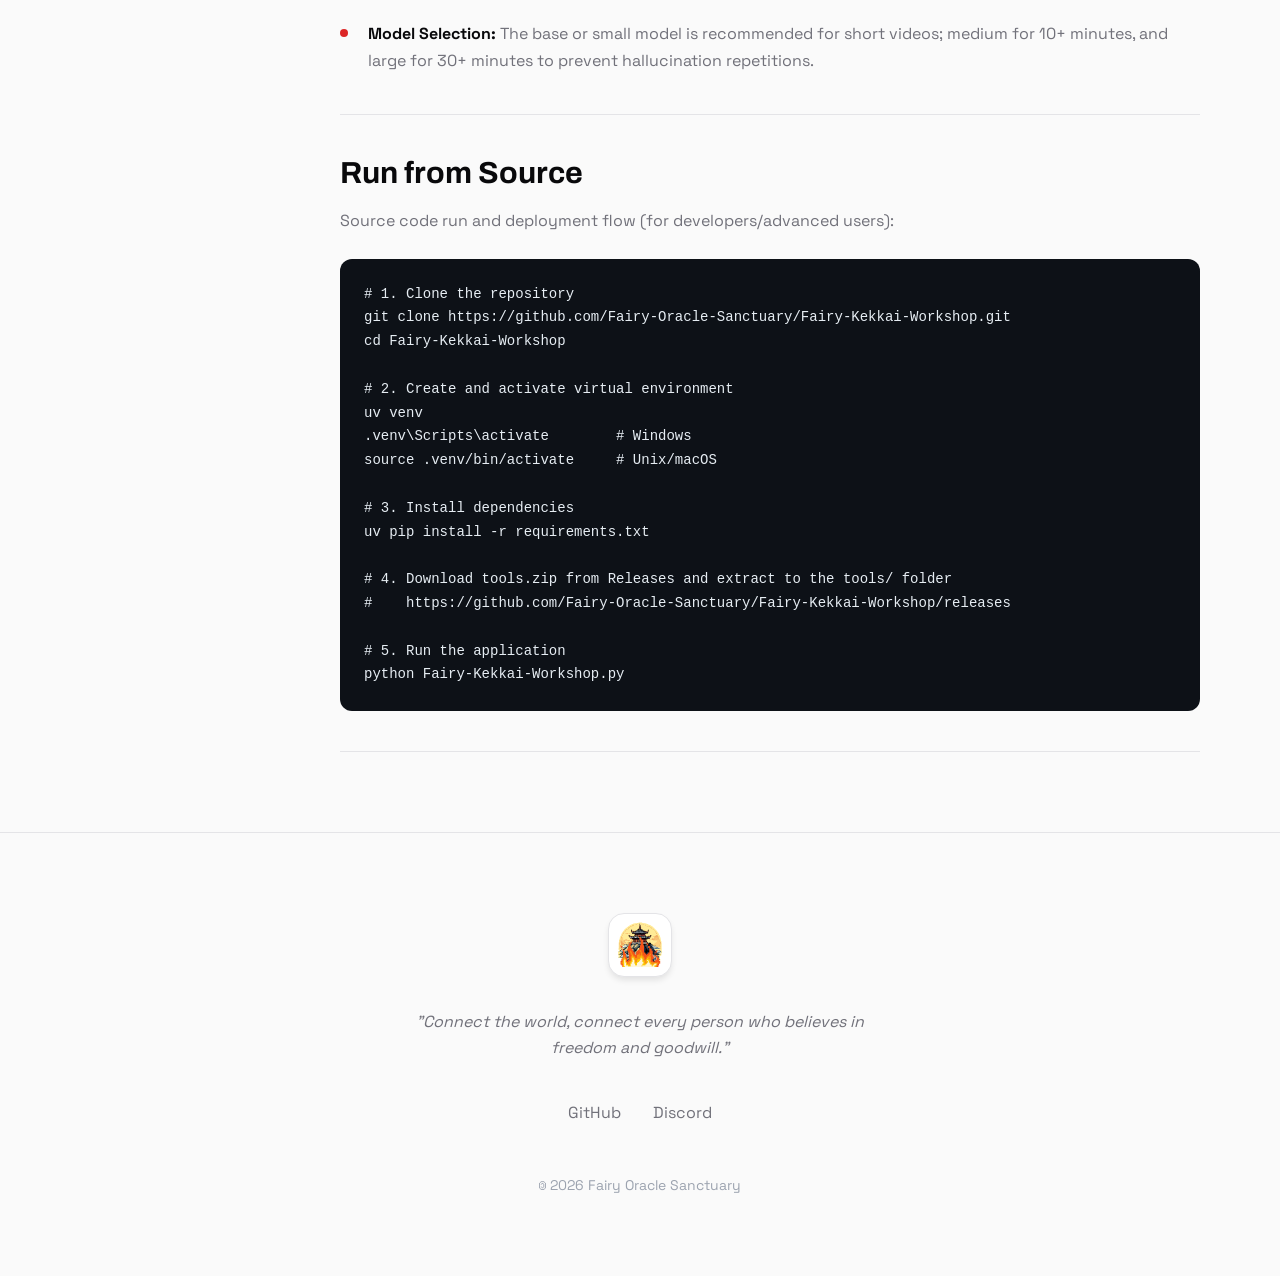
==== commit fbe9e823: "docs(setup): simplify external tools installation instructions Replace detailed manual compilation s" ====
--- a/docs/docs.html
+++ b/docs/docs.html
@@ -134,7 +134,7 @@
         <section class="docs-section" id="source">
           <h2 data-i18n="docs.source.title">源码运行</h2>
           <p class="guide-intro" data-i18n="guide.run.intro">源码运行与部署流程（开发者/高级用户）：</p>
-          <pre class="code-block"><code># 1. 克隆仓库
+          <pre class="code-block"><code data-i18n="guide.run.code"># 1. 克隆仓库
 git clone https://github.com/Fairy-Oracle-Sanctuary/Fairy-Kekkai-Workshop.git
 cd Fairy-Kekkai-Workshop
 
@@ -146,7 +146,10 @@
 # 3. 安装依赖
 uv pip install -r requirements.txt
 
-# 4. 运行应用
+# 4. 从 Releases 下载 tools.zip，解压到项目根目录的 tools/ 文件夹
+#    https://github.com/Fairy-Oracle-Sanctuary/Fairy-Kekkai-Workshop/releases
+
+# 5. 运行应用
 python Fairy-Kekkai-Workshop.py</code></pre>
         </section>
       </article>
